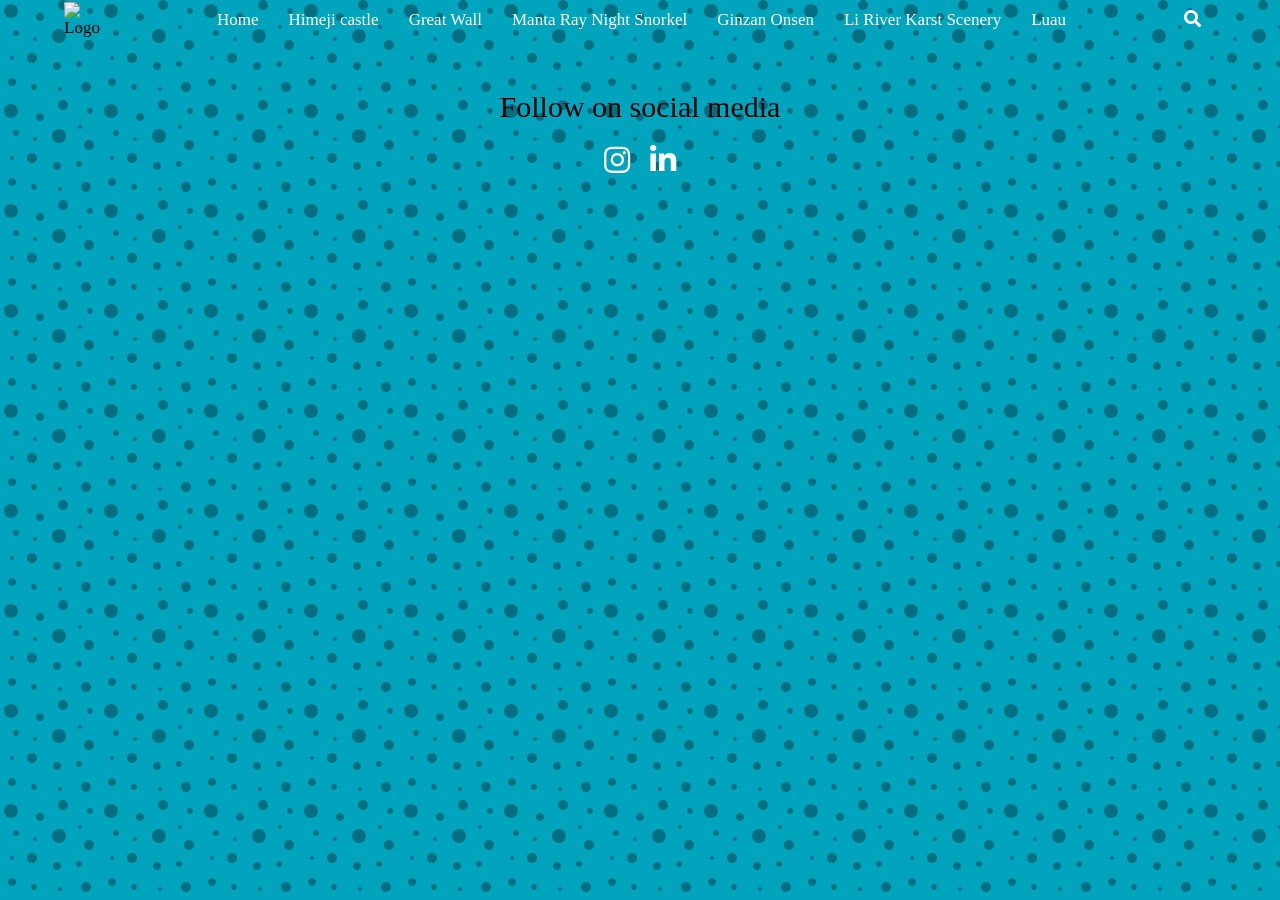
==== ginzan_onsen.html @ ee3e4132 "12" ====
<!DOCTYPE html>
<html lang="en">
<head>
    <meta charset="UTF-8">
    <meta name="viewport" content="width=device-width, initial-scale=1.0">
    <title>Document</title>
 <!-- Font Awesome -->
   <link rel="stylesheet" href="https://cdnjs.cloudflare.com/ajax/libs/font-awesome/5.15.3/css/all.min.css">
  <!-- CSS -->
     <link rel="stylesheet" href="style.css">
     <link rel="stylesheet" href="all.css">
</head>
<body>

      <div class="container">
   <nav class="nav-main">
     <img  src="https://www.bing.com/th/id/OIP.-JEWgyFCwT5OIWz5Ik9PaAHaHa?w=193&h=193&c=8&rs=1&qlt=90&o=6&dpr=1.5&pid=ImgAns&rm=2" alt="Logo" class="logo">
     <ul class="nav-menu">
         <li>
            <a href="index.html">Home</a>
        </li>
          <li>
            <a href="himeji_castle.html">Himeji castle</a>
        </li>
         <li>
            <a href="great_wall.html">Great Wall</a>
        </li>
         <li>
            <a href="manta_ray_snorkel.html">Manta Ray Night Snorkel</a>
        </li>
         <li>
            <a href="ginzan_onsen.html">Ginzan Onsen</a>
        </li>
         <li>
            <a href="li_river_karst_scenery.html">Li River Karst Scenery</a>
        </li>
         <li>
            <a href="luau.html">Luau</a>
        </li>
        
     </ul>
       <ul class="nav-menu">
        <li>
            <a href="#">
                <i class="fas fa-search"></i>
                </a>
        </li>
       </ul>
  
   </nav>

   <script src="https://unpkg.com/scrollreveal"></script>
<!--Custom JS-->
<script src="script.js"></script>

<section class="social">
    <p>Follow on social media</p>
    <div class="links">
        <a href="https://www.instagram.com/jefersonbojorquez/"><i class="fab fa-instagram"></i></a>
        <a href="https://www.linkedin.com/in/jeferson-bojorquez-169b49419/"><i class="fab fa-linkedin-in"></i></a>
    </div>
</section>
 </div>
    
</body>
</html>
---- style.css ----
*{
    box-sizing:border-box;
    margin:0;
    padding:0;
}

body{
    background-color: #62F0F5;
    color:#000000;
   background-color: #00a4bd;
background-image: url("data:image/svg+xml,%3Csvg width='100' height='100' viewBox='0 0 100 100' xmlns='http://www.w3.org/2000/svg'%3E%3Cpath d='M11 18c3.866 0 7-3.134 7-7s-3.134-7-7-7-7 3.134-7 7 3.134 7 7 7zm48 25c3.866 0 7-3.134 7-7s-3.134-7-7-7-7 3.134-7 7 3.134 7 7 7zm-43-7c1.657 0 3-1.343 3-3s-1.343-3-3-3-3 1.343-3 3 1.343 3 3 3zm63 31c1.657 0 3-1.343 3-3s-1.343-3-3-3-3 1.343-3 3 1.343 3 3 3zM34 90c1.657 0 3-1.343 3-3s-1.343-3-3-3-3 1.343-3 3 1.343 3 3 3zm56-76c1.657 0 3-1.343 3-3s-1.343-3-3-3-3 1.343-3 3 1.343 3 3 3zM12 86c2.21 0 4-1.79 4-4s-1.79-4-4-4-4 1.79-4 4 1.79 4 4 4zm28-65c2.21 0 4-1.79 4-4s-1.79-4-4-4-4 1.79-4 4 1.79 4 4 4zm23-11c2.76 0 5-2.24 5-5s-2.24-5-5-5-5 2.24-5 5 2.24 5 5 5zm-6 60c2.21 0 4-1.79 4-4s-1.79-4-4-4-4 1.79-4 4 1.79 4 4 4zm29 22c2.76 0 5-2.24 5-5s-2.24-5-5-5-5 2.24-5 5 2.24 5 5 5zM32 63c2.76 0 5-2.24 5-5s-2.24-5-5-5-5 2.24-5 5 2.24 5 5 5zm57-13c2.76 0 5-2.24 5-5s-2.24-5-5-5-5 2.24-5 5 2.24 5 5 5zm-9-21c1.105 0 2-.895 2-2s-.895-2-2-2-2 .895-2 2 .895 2 2 2zM60 91c1.105 0 2-.895 2-2s-.895-2-2-2-2 .895-2 2 .895 2 2 2zM35 41c1.105 0 2-.895 2-2s-.895-2-2-2-2 .895-2 2 .895 2 2 2zM12 60c1.105 0 2-.895 2-2s-.895-2-2-2-2 .895-2 2 .895 2 2 2z' fill='%23024655' fill-opacity='0.57' fill-rule='evenodd'/%3E%3C/svg%3E");
}
a{
 color:#ffffff;
 text-decoration:none;
}

 .heading .lavishly-yours-regular {
  font-family: "Lavishly Yours", cursive;
  font-weight: 400;
  font-style: normal;
}

ul{
    list-style:none;
}

.container{
    width:90%;
    margin: auto;
}

.nav-main{
    font-size:17px;
    display:flex;
    justify-content:space-between;
    align-items:center;
}

.logo{
    width:50px;
}

.nav-main ul {
    display:flex;
}

.nav-main ul li{
    padding:10px;
}

.nav-main ul li a:hover {
    border-bottom:2px solid #000;
}

.nav-main ul li a{
    padding: 5px;
}

.main{
    width: 100%;
    height:550px;
    background:url("https://media.istockphoto.com/id/1096035138/photo/beautiful-young-couple-relaxing-after-hiking-and-taking-a-break.jpg?b=1&s=612x612&w=0&k=20&c=b6uSchGzwR2-q2CvdAF7BdCIcqEisu6i1ZMj8NQ3FUI=");
    background-size: cover;
    background-position: center;
    padding-bottom: 50px;
    margin-bottom: 50px;
    display:flex;
    flex-direction:column;
    align-items:center;
    justify-content: flex-end;
}

.b{
   cursor:pointer;
   display:inline-block;
   border: 0;
   font-weight: bold;
   padding:10px 20px;
   background-color:#000000;
   color:#ffffff;
   font-size:15px;
   border:1px solid #ffffff;
   margin-top:10px 0px;
}

.b:hover{
   opacity: 0.2;
}

.main h2,
main p{
 margin-bottom: 10px
}

hr{
    margin:10px 0px;
}

.Country{
    display:grid;
    grid-template-columns: repeat(3, 1fr);
    gap:20px;
}

.Country img{
    width:100%;
    height:200px;
}

.Country h3{
    font-size:20px;
    margin:10px 0px;
}

.Country a{
    padding:5px 0px;
    color:#ffffff;
    text-transform:uppercase;
    display:inline-block;
    font-weight:bold;
}

.Country a:hover{
   text-decoration:underline;
}

.social{
    margin:50px;
}

.social p{
    text-align:center;
    font-size:30px;
    margin-bottom:20px;
}

.links{
    display:flex;
    justify-content:center;
    gap:20px;
}

.links a{
    font-size:30px;

 #enter-btn{
    text-decoration:none;
    padding: 1.2rem 3rem;
    background-color: black;
    border-radius: 25px;
    color: white;
    transition: all 0.3s ease;
    display:inline-block;
  }

  #enter-btn:hover {
    background-color: white;
    color: black;
    transform: scale(1.2);
  }
}
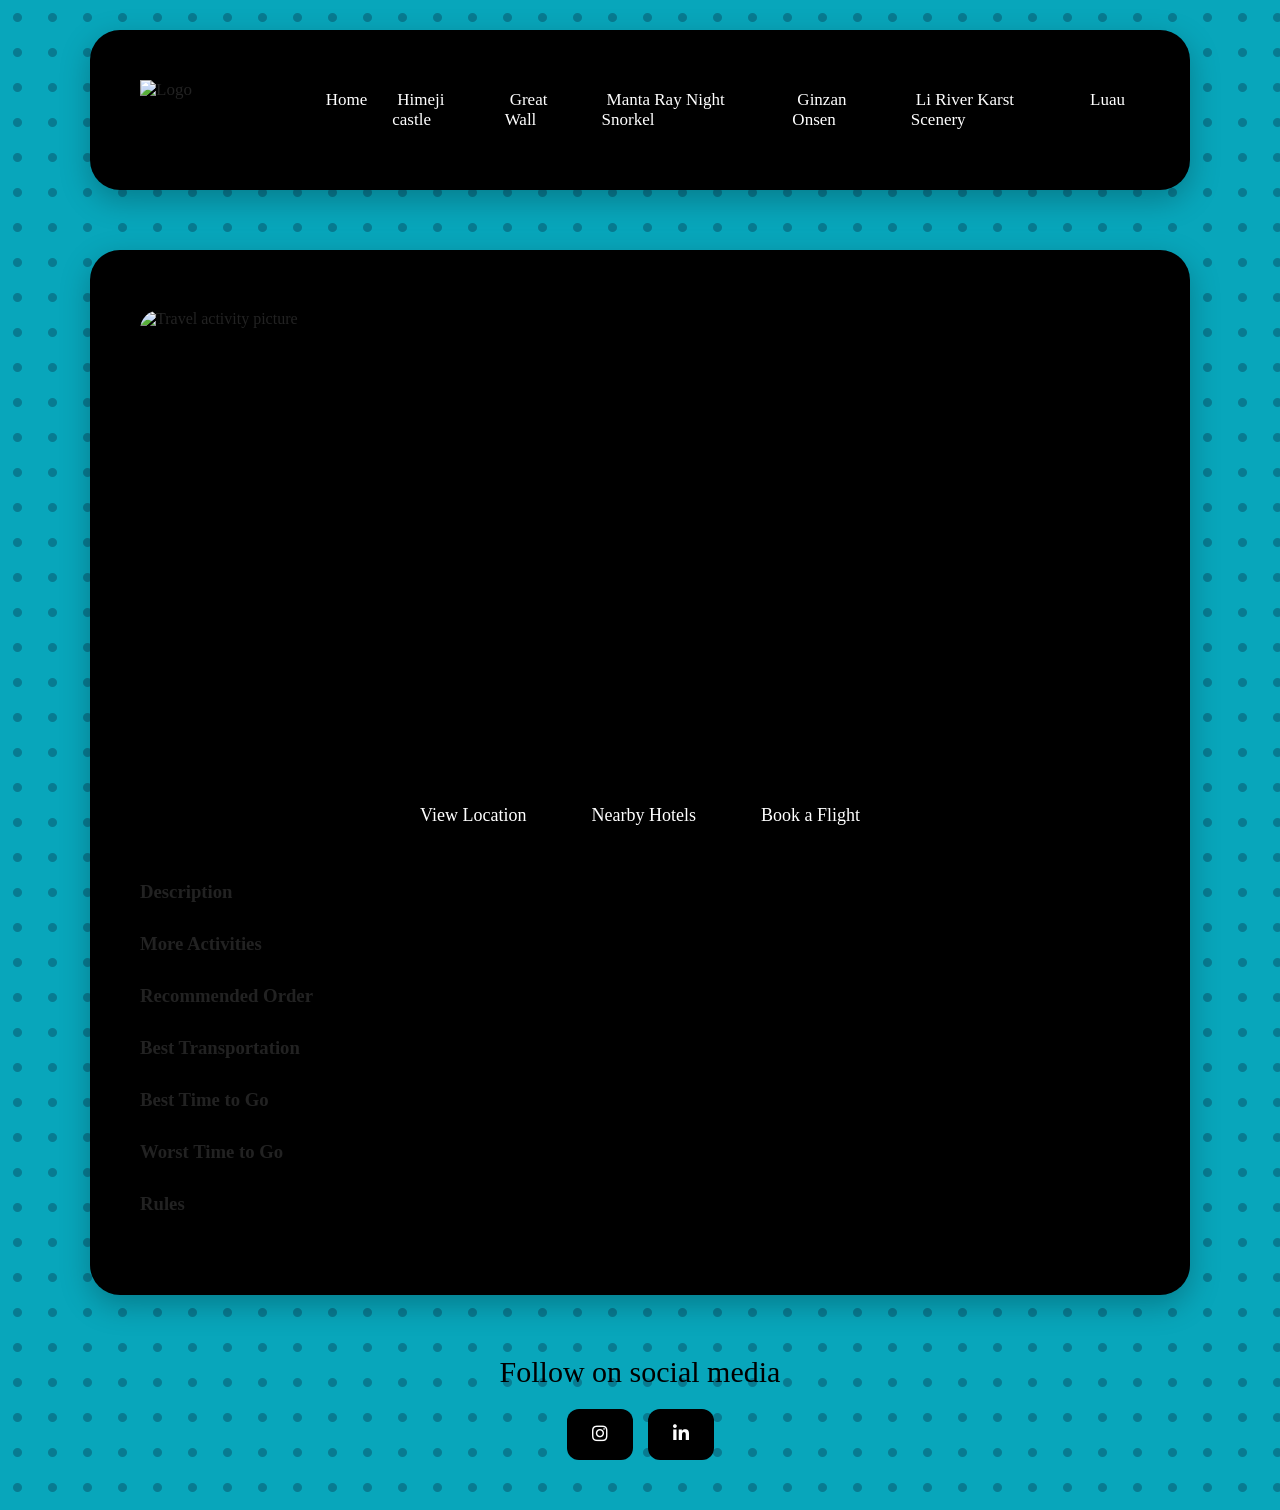
==== commit d9e2b13b: "1" ====
--- a/ginzan_onsen.html
+++ b/ginzan_onsen.html
@@ -38,20 +38,70 @@
             <a href="luau.html">Luau</a>
         </li>
         
-     </ul>
-       <ul class="nav-menu">
-        <li>
-            <a href="#">
-                <i class="fas fa-search"></i>
-                </a>
-        </li>
-       </ul>
+     </ul>  
+   </nav>
+</div>
   
+ <div>    
+ <main class="container">
+        <p id="Places"></p>
+
+        <img id="Picture" alt="Travel activity picture">
+
+        <h1 id="Activity Name"></h1>
+
+        <div class="links">
+
+            <a id="Location Place" target="_blank">
+                 View Location
+            </a>
+
+            <a id="Closes Hotels" target="_blank">
+                 Nearby Hotels
+            </a>
+
+            <a id="Best place to book a fly" target="_blank">
+                Book a Flight
+            </a>
+
+        </div>
+
+        <section class="section">
+            <h3>Description</h3>
+            <p id="Description"></p>
+        </section>
+
+        <section class="section">
+            <h3>More Activities</h3>
+            <p id="More activities"></p>
+        </section>
+
+        <section class="section">
+            <h3>Recommended Order</h3>
+            <p id="Order Recommendation"></p>
+        </section>
+
+        <section class="section">
+            <h3>Best Transportation</h3>
+            <p id="Best Transportation"></p>
+        </section>
+
+        <section class="section">
+            <h3>Best Time to Go</h3>
+            <p id="Best time to go"></p>
+        </section>
+
+        <section class="section">
+            <h3>Worst Time to Go</h3>
+            <p id="Worst time to go"></p>
+        </section>
+
+        <section class="section">
+            <h3>Rules</h3>
+            <p id="Rules"></p>
+        </section> 
    </nav>
-
-   <script src="https://unpkg.com/scrollreveal"></script>
-<!--Custom JS-->
-<script src="script.js"></script>
+   </div>
 
 <section class="social">
     <p>Follow on social media</p>
@@ -60,7 +110,11 @@
         <a href="https://www.linkedin.com/in/jeferson-bojorquez-169b49419/"><i class="fab fa-linkedin-in"></i></a>
     </div>
 </section>
- </div>
+
+ <script src="https://unpkg.com/scrollreveal"></script>
+<!--Custom JS-->
+<script src="script.js"></script>
+
     
 </body>
 </html>
--- a/style.css
+++ b/style.css
@@ -6,9 +6,8 @@
 
 body{
     background-color: #62F0F5;
-    color:#000000;
+    color:#f3f3f3;
    background-color: #00a4bd;
-background-image: url("data:image/svg+xml,%3Csvg width='100' height='100' viewBox='0 0 100 100' xmlns='http://www.w3.org/2000/svg'%3E%3Cpath d='M11 18c3.866 0 7-3.134 7-7s-3.134-7-7-7-7 3.134-7 7 3.134 7 7 7zm48 25c3.866 0 7-3.134 7-7s-3.134-7-7-7-7 3.134-7 7 3.134 7 7 7zm-43-7c1.657 0 3-1.343 3-3s-1.343-3-3-3-3 1.343-3 3 1.343 3 3 3zm63 31c1.657 0 3-1.343 3-3s-1.343-3-3-3-3 1.343-3 3 1.343 3 3 3zM34 90c1.657 0 3-1.343 3-3s-1.343-3-3-3-3 1.343-3 3 1.343 3 3 3zm56-76c1.657 0 3-1.343 3-3s-1.343-3-3-3-3 1.343-3 3 1.343 3 3 3zM12 86c2.21 0 4-1.79 4-4s-1.79-4-4-4-4 1.79-4 4 1.79 4 4 4zm28-65c2.21 0 4-1.79 4-4s-1.79-4-4-4-4 1.79-4 4 1.79 4 4 4zm23-11c2.76 0 5-2.24 5-5s-2.24-5-5-5-5 2.24-5 5 2.24 5 5 5zm-6 60c2.21 0 4-1.79 4-4s-1.79-4-4-4-4 1.79-4 4 1.79 4 4 4zm29 22c2.76 0 5-2.24 5-5s-2.24-5-5-5-5 2.24-5 5 2.24 5 5 5zM32 63c2.76 0 5-2.24 5-5s-2.24-5-5-5-5 2.24-5 5 2.24 5 5 5zm57-13c2.76 0 5-2.24 5-5s-2.24-5-5-5-5 2.24-5 5 2.24 5 5 5zm-9-21c1.105 0 2-.895 2-2s-.895-2-2-2-2 .895-2 2 .895 2 2 2zM60 91c1.105 0 2-.895 2-2s-.895-2-2-2-2 .895-2 2 .895 2 2 2zM35 41c1.105 0 2-.895 2-2s-.895-2-2-2-2 .895-2 2 .895 2 2 2zM12 60c1.105 0 2-.895 2-2s-.895-2-2-2-2 .895-2 2 .895 2 2 2z' fill='%23024655' fill-opacity='0.57' fill-rule='evenodd'/%3E%3C/svg%3E");
 }
 a{
  color:#ffffff;
@@ -50,7 +49,7 @@
 }
 
 .nav-main ul li a:hover {
-    border-bottom:2px solid #000;
+    border-bottom:2px solid #fffefe;
 }
 
 .nav-main ul li a{
@@ -60,7 +59,7 @@
 .main{
     width: 100%;
     height:550px;
-    background:url("https://media.istockphoto.com/id/1096035138/photo/beautiful-young-couple-relaxing-after-hiking-and-taking-a-break.jpg?b=1&s=612x612&w=0&k=20&c=b6uSchGzwR2-q2CvdAF7BdCIcqEisu6i1ZMj8NQ3FUI=");
+    background:url("https://www.educaciontrespuntocero.com/wp-content/uploads/2024/07/IA-para-planificar-viajes.jpg");
     background-size: cover;
     background-position: center;
     padding-bottom: 50px;
@@ -78,7 +77,7 @@
    font-weight: bold;
    padding:10px 20px;
    background-color:#000000;
-   color:#ffffff;
+   color:#fdfafa;
    font-size:15px;
    border:1px solid #ffffff;
    margin-top:10px 0px;
@@ -91,6 +90,10 @@
 .main h2,
 main p{
  margin-bottom: 10px
+}
+
+.main p {
+    color:#d8c4c4;
 }
 
 hr{
@@ -149,15 +152,14 @@
     padding: 1.2rem 3rem;
     background-color: black;
     border-radius: 25px;
-    color: white;
+    color: rgb(0, 0, 0);
     transition: all 0.3s ease;
     display:inline-block;
   }
 
   #enter-btn:hover {
     background-color: white;
-    color: black;
+    color: rgb(255, 254, 254);
     transform: scale(1.2);
   }
-}
-
+}
--- a/all.css
+++ b/all.css
@@ -0,0 +1,192 @@
+* {
+    box-sizing: border-box;
+    margin: 0;
+    padding: 0;
+}
+
+body {
+    font-family: Georgia, serif;
+
+    background-color: #08a6bb;
+
+    background-image:
+        radial-gradient(circle, #087b91 4px, transparent 5px);
+
+    background-size: 35px 35px;
+
+    color: rgb(92, 133, 198);
+
+    min-height: 100vh;
+}
+
+.navbar {
+
+    color: #000000;
+width: 94%;
+height: 75px;
+margin: 0 auto;
+display: flex;
+align-items: center;
+gap: 40px;
+position: sticky;
+top: 0;
+ z-index: 1000;
+}
+
+
+.navbar a {
+
+ color: rgb(0, 0, 0);
+text-decoration: none;
+ font-size: 25px;
+ font-weight: bold;
+white-space: nowrap;
+transition: 0.3s;
+}
+
+.navbar a:hover {
+    transform: scale(1.08);
+    color: rgb(0, 0, 0);
+}
+
+.social p{
+    color: #000000;
+
+}
+
+.logo {
+
+    width: 75px;
+    height: 60px;
+    background-color: rgb(0, 0, 0);
+    display: flex !important;
+    align-items: center;
+    justify-content: center;
+    margin-right: 100px;
+}
+
+
+.logo img {
+    width: 60px;
+    height: 60px;
+    object-fit: contain;
+}
+
+.search {
+    margin-left: auto;
+    font-size: 40px !important;
+}
+
+.container {
+
+    width: 90%;
+    max-width: 1100px;
+    margin: 30px auto 60px;
+    padding: 50px;
+    background-color: rgb(0, 0, 0);
+    color: #222;
+    border-radius: 30px;
+    box-shadow:
+        0 10px 30px rgba(0, 0, 0, 0.25);
+}
+
+#Places {
+
+    color: #000000;
+    font-size: 22px;
+    font-weight: bold;
+    margin-bottom: 10px;
+}
+
+#Activity-Name {
+    color: #000000;
+    font-size: 50px;
+    margin-bottom: 30px;
+}
+
+#Picture {
+
+    display: block;
+    width: 100%;
+    max-width: 800px;
+    height: 450px;
+    object-fit: cover;
+    border-radius: 20px;
+    margin-bottom: 30px;
+}
+
+.links {
+
+    display: flex;
+    flex-wrap: wrap;
+    gap: 15px;
+    margin-bottom: 40px;
+}
+
+
+.links a {
+
+    display: inline-block;
+    padding: 15px 25px;
+    background-color: black;
+    color: rgb(255, 255, 255);
+    text-decoration: none;
+    border-radius: 12px;
+    font-size: 18px;
+    transition: 0.3s;
+}
+
+
+.links a:hover {
+    background-color: #333;
+    transform: scale(1.05);
+}
+
+.section {
+
+    margin-bottom: 30px;
+}
+
+
+.section h2 {
+    color: #111;
+    font-size: 28px;
+    margin-bottom: 10px;
+}
+
+
+.section p {
+
+    color: #000000;
+    font-size: 18px;
+    line-height: 1.6;
+}
+
+@media (max-width: 900px) {
+
+    .navbar {
+        gap: 15px;
+        overflow-x: auto;
+    }
+
+    .navbar a {
+        font-size: 18px;
+    }
+
+    .logo {
+        margin-right: 20px;
+    }
+
+    .container {
+        width: 95%;
+        padding: 25px;
+    }
+
+    #Activity-Name {
+        font-size: 35px;
+    }
+
+    #Picture {
+        height: 300px;
+    }
+}
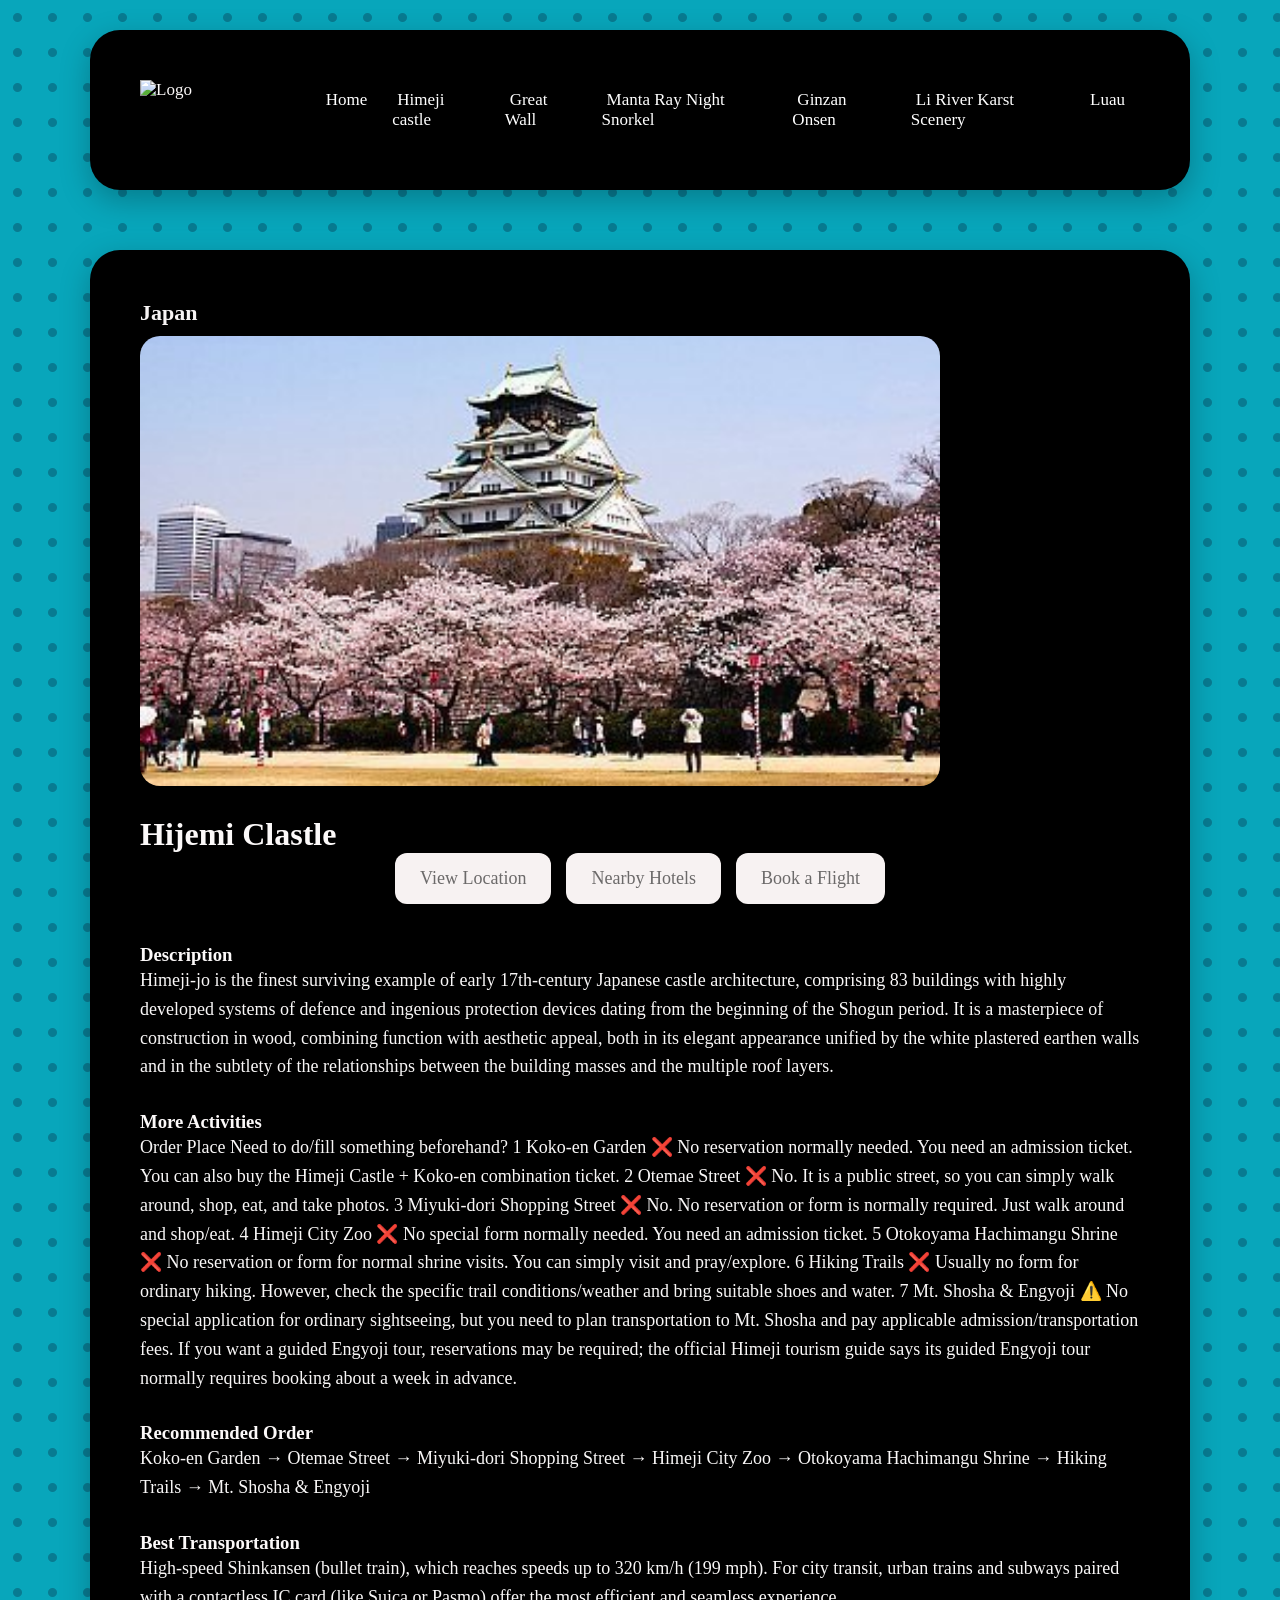
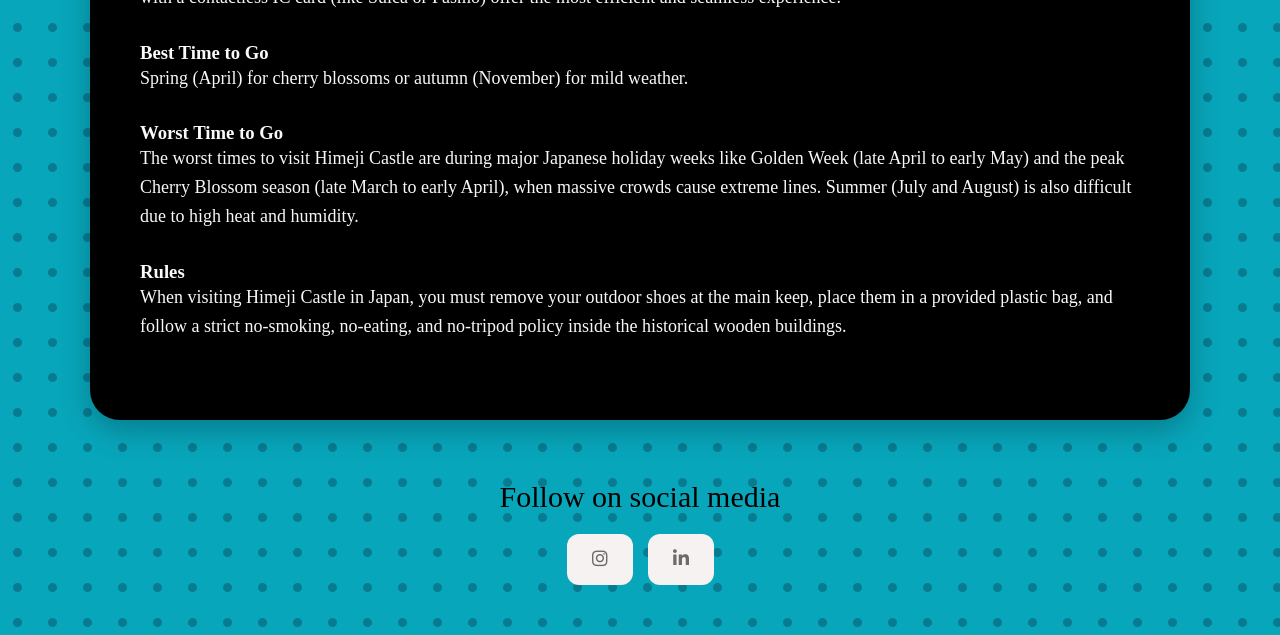
==== commit fe542f54: "si" ====
--- a/ginzan_onsen.html
+++ b/ginzan_onsen.html
@@ -7,8 +7,8 @@
  <!-- Font Awesome -->
    <link rel="stylesheet" href="https://cdnjs.cloudflare.com/ajax/libs/font-awesome/5.15.3/css/all.min.css">
   <!-- CSS -->
-     <link rel="stylesheet" href="style.css">
-     <link rel="stylesheet" href="all.css">
+     <link rel="stylesheet" href="style.css"> 
+    <link rel="stylesheet" href="all.css"> 
 </head>
 <body>
 
@@ -20,7 +20,7 @@
             <a href="index.html">Home</a>
         </li>
           <li>
-            <a href="himeji_castle.html">Himeji castle</a>
+            <a href="ginzan_onsen.html">Himeji castle</a>
         </li>
          <li>
             <a href="great_wall.html">Great Wall</a>
@@ -29,7 +29,7 @@
             <a href="manta_ray_snorkel.html">Manta Ray Night Snorkel</a>
         </li>
          <li>
-            <a href="ginzan_onsen.html">Ginzan Onsen</a>
+            <a href="himeji_castle.html">Ginzan Onsen</a>
         </li>
          <li>
             <a href="li_river_karst_scenery.html">Li River Karst Scenery</a>
@@ -44,23 +44,23 @@
   
  <div>    
  <main class="container">
-        <p id="Places"></p>
+        <p id="Places">Japan</p>
 
-        <img id="Picture" alt="Travel activity picture">
+        <img id="Picture"src="pictures/Japon1.jpg" alt="Hijemi Clastle">
 
-        <h1 id="Activity Name"></h1>
+        <h1 id="Activity Name">Hijemi Clastle</h1>
 
         <div class="links">
 
-            <a id="Location Place" target="_blank">
+            <a id="Location Place" href="https://www.google.com/maps/place/Himeji+Park/@34.8376715,134.6931216,17z/data=!4m15!1m8!3m7!1s0x3554e003fc19c1d5:0x6374886b683b493!2s68+Honmachi,+Himeji,+Hyogo+670-0012,+Jap%C3%B3n!3b1!8m2!3d34.8376715!4d134.6956965!16s%2Fg%2F11c13j63gq!3m5!1s0x3554e189ff39570b:0xa8e8ad9503ef6531!8m2!3d34.8381126!4d134.6930648!16s%2Fg%2F11rq3nv7yw?entry=ttu&g_ep=EgoyMDI2MDgxMi4wIKXMDSoASAFQAw%3D%3D">
                  View Location
             </a>
 
-            <a id="Closes Hotels" target="_blank">
+            <a id="Closes Hotels" href="https://www.koko-hotels.com/himeji_castle/?_gl=1*pe8bi1*_ga*MTYyMTE2NDU0MS4xNzg2NzMyNTQz*_ga_JSMHVJG7ZR*czE3ODY3MzI1NDMkbzEkZzAkdDE3ODY3MzI1NDUkajU4JGwwJGgw">
                  Nearby Hotels
             </a>
 
-            <a id="Best place to book a fly" target="_blank">
+            <a id="Best place to book a fly" href="https://www.google.com/travel/flights/region/flights-to-japan.html">
                 Book a Flight
             </a>
 
@@ -68,37 +68,44 @@
 
         <section class="section">
             <h3>Description</h3>
-            <p id="Description"></p>
+            <p id="Description">Himeji-jo is the finest surviving example of early 17th-century Japanese castle architecture, comprising 83 buildings with highly developed systems of defence and ingenious protection devices dating from the beginning of the Shogun period. It is a masterpiece of construction in wood, combining function with aesthetic appeal, both in its elegant appearance unified by the white plastered earthen walls and in the subtlety of the relationships between the building masses and the multiple roof layers.</p>
         </section>
 
         <section class="section">
             <h3>More Activities</h3>
-            <p id="More activities"></p>
+            <p id="More activities">Order	Place	Need to do/fill something beforehand?
+1	Koko-en Garden	❌ No reservation normally needed. You need an admission ticket. You can also buy the Himeji Castle + Koko-en combination ticket.
+2	Otemae Street	❌ No. It is a public street, so you can simply walk around, shop, eat, and take photos.
+3	Miyuki-dori Shopping Street	❌ No. No reservation or form is normally required. Just walk around and shop/eat.
+4	Himeji City Zoo	❌ No special form normally needed. You need an admission ticket.
+5	Otokoyama Hachimangu Shrine	❌ No reservation or form for normal shrine visits. You can simply visit and pray/explore.
+6	Hiking Trails	❌ Usually no form for ordinary hiking. However, check the specific trail conditions/weather and bring suitable shoes and water.
+7	Mt. Shosha & Engyoji	⚠️ No special application for ordinary sightseeing, but you need to plan transportation to Mt. Shosha and pay applicable admission/transportation fees. If you want a guided Engyoji tour, reservations may be required; the official Himeji tourism guide says its guided Engyoji tour normally requires booking about a week in advance.</p>
         </section>
 
         <section class="section">
             <h3>Recommended Order</h3>
-            <p id="Order Recommendation"></p>
+            <p id="Order Recommendation">Koko-en Garden → Otemae Street → Miyuki-dori Shopping Street → Himeji City Zoo → Otokoyama Hachimangu Shrine → Hiking Trails → Mt. Shosha & Engyoji</p>
         </section>
 
         <section class="section">
             <h3>Best Transportation</h3>
-            <p id="Best Transportation"></p>
+            <p id="Best Transportation">High-speed Shinkansen (bullet train), which reaches speeds up to 320 km/h (199 mph). For city transit, urban trains and subways paired with a contactless IC card (like Suica or Pasmo) offer the most efficient and seamless experience.</p>
         </section>
 
         <section class="section">
             <h3>Best Time to Go</h3>
-            <p id="Best time to go"></p>
+            <p id="Best time to go">Spring (April) for cherry blossoms or autumn (November) for mild weather.</p>
         </section>
 
         <section class="section">
             <h3>Worst Time to Go</h3>
-            <p id="Worst time to go"></p>
+            <p id="Worst time to go">The worst times to visit Himeji Castle are during major Japanese holiday weeks like Golden Week (late April to early May) and the peak Cherry Blossom season (late March to early April), when massive crowds cause extreme lines. Summer (July and August) is also difficult due to high heat and humidity.</p>
         </section>
 
         <section class="section">
             <h3>Rules</h3>
-            <p id="Rules"></p>
+            <p id="Rules">When visiting Himeji Castle in Japan, you must remove your outdoor shoes at the main keep, place them in a provided plastic bag, and follow a strict no-smoking, no-eating, and no-tripod policy inside the historical wooden buildings.</p>
         </section> 
    </nav>
    </div>
--- a/style.css
+++ b/style.css
@@ -59,7 +59,7 @@
 .main{
     width: 100%;
     height:550px;
-    background:url("https://www.educaciontrespuntocero.com/wp-content/uploads/2024/07/IA-para-planificar-viajes.jpg");
+    background:url("pictures/fondo.jpg");
     background-size: cover;
     background-position: center;
     padding-bottom: 50px;
@@ -76,7 +76,7 @@
    border: 0;
    font-weight: bold;
    padding:10px 20px;
-   background-color:#000000;
+   background-color:#0b0b0b;
    color:#fdfafa;
    font-size:15px;
    border:1px solid #ffffff;
@@ -93,7 +93,7 @@
 }
 
 .main p {
-    color:#d8c4c4;
+    color:#000000;
 }
 
 hr{
--- a/all.css
+++ b/all.css
@@ -84,7 +84,7 @@
     margin: 30px auto 60px;
     padding: 50px;
     background-color: rgb(0, 0, 0);
-    color: #222;
+    color: #fcf9f9;
     border-radius: 30px;
     box-shadow:
         0 10px 30px rgba(0, 0, 0, 0.25);
@@ -92,7 +92,7 @@
 
 #Places {
 
-    color: #000000;
+    color: #f7f4f4;
     font-size: 22px;
     font-weight: bold;
     margin-bottom: 10px;
@@ -128,8 +128,8 @@
 
     display: inline-block;
     padding: 15px 25px;
-    background-color: black;
-    color: rgb(255, 255, 255);
+    background-color: rgb(247, 242, 242);
+    color: rgb(108, 106, 106);
     text-decoration: none;
     border-radius: 12px;
     font-size: 18px;
@@ -157,7 +157,7 @@
 
 .section p {
 
-    color: #000000;
+    color: #f9f7f7;
     font-size: 18px;
     line-height: 1.6;
 }
